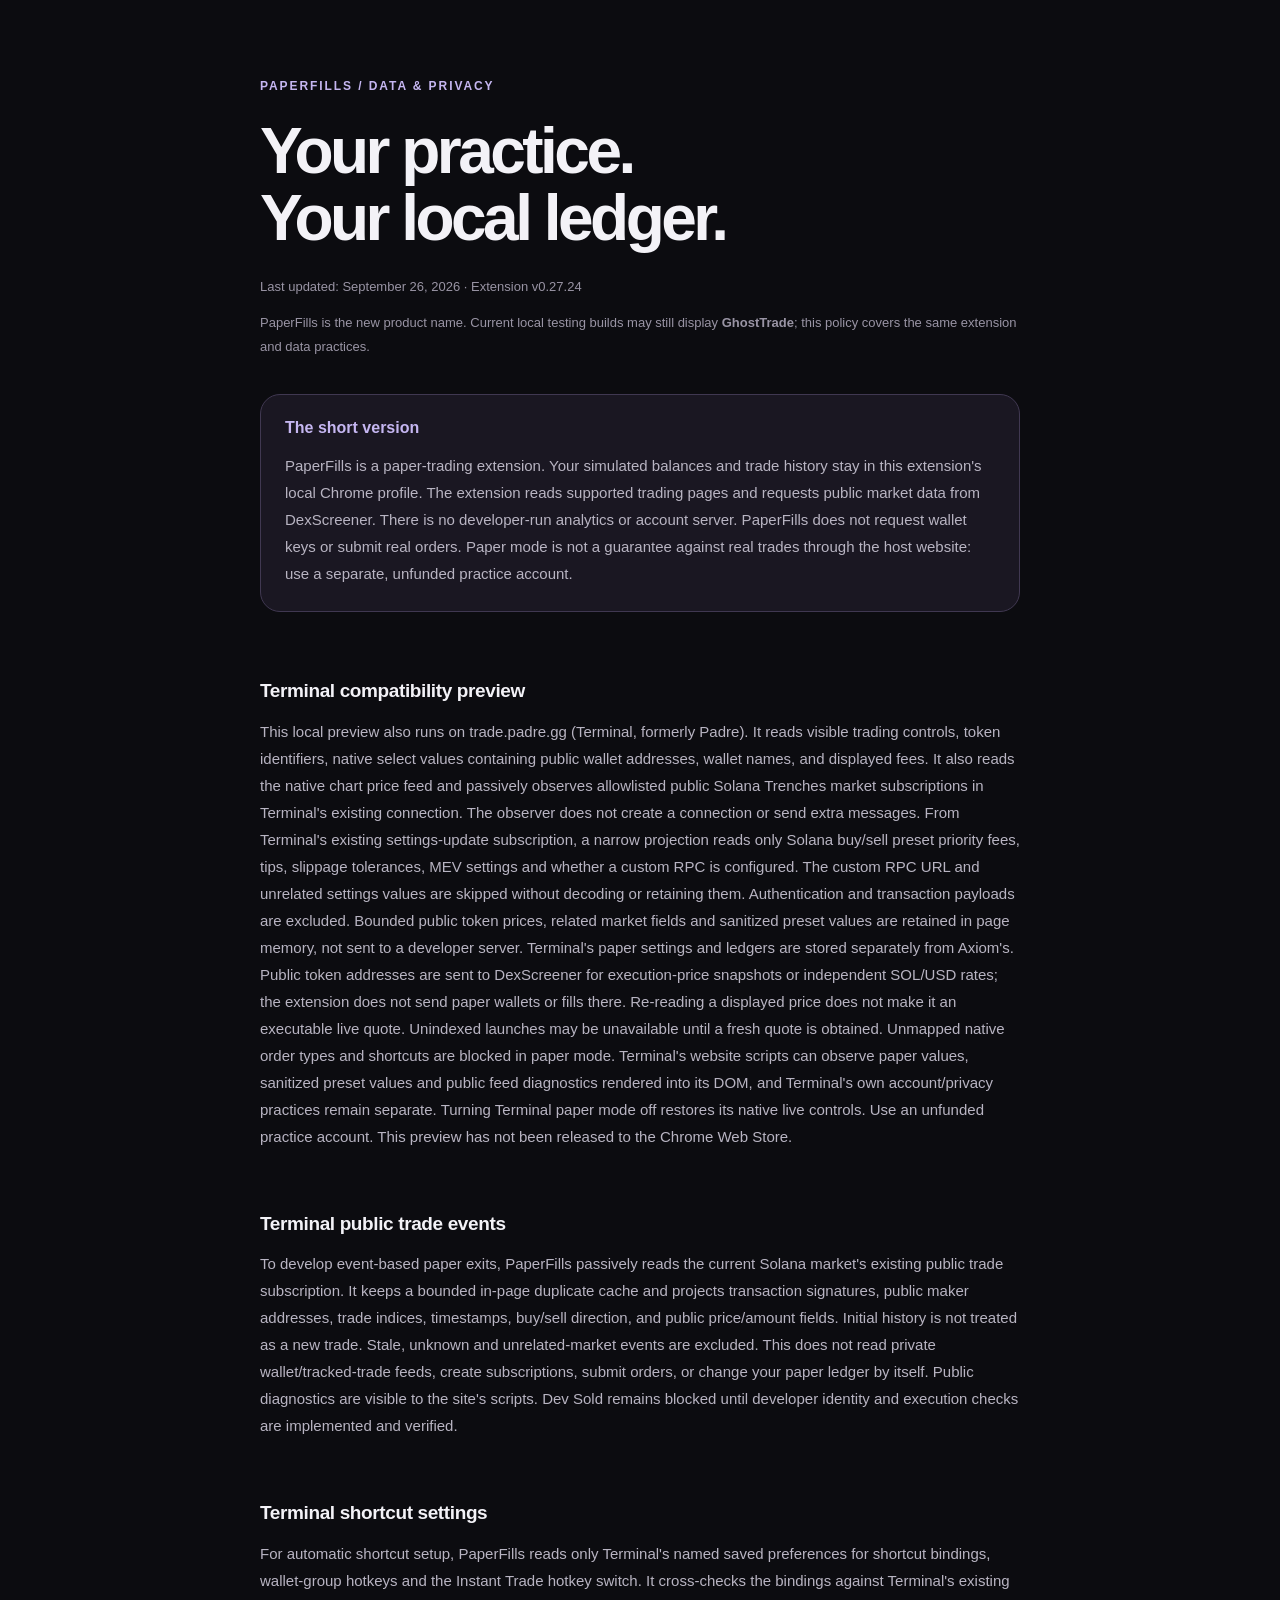
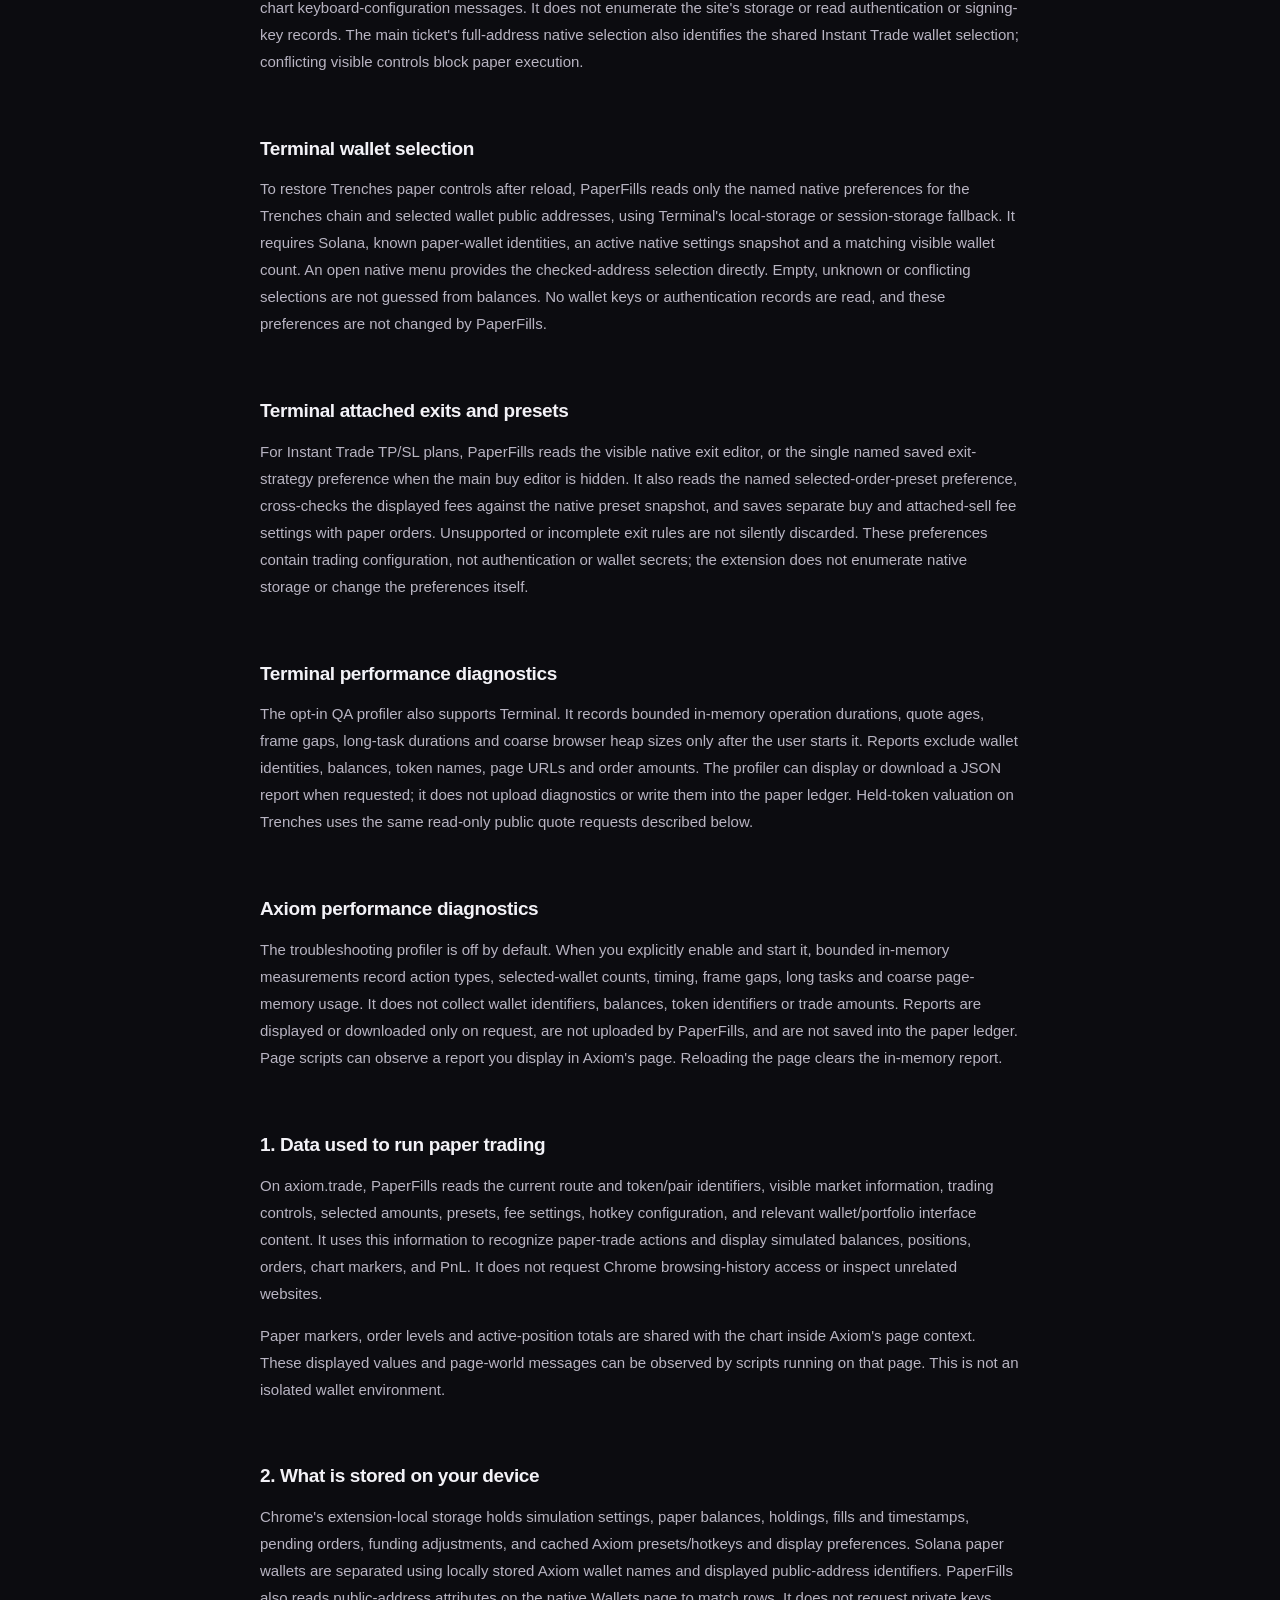
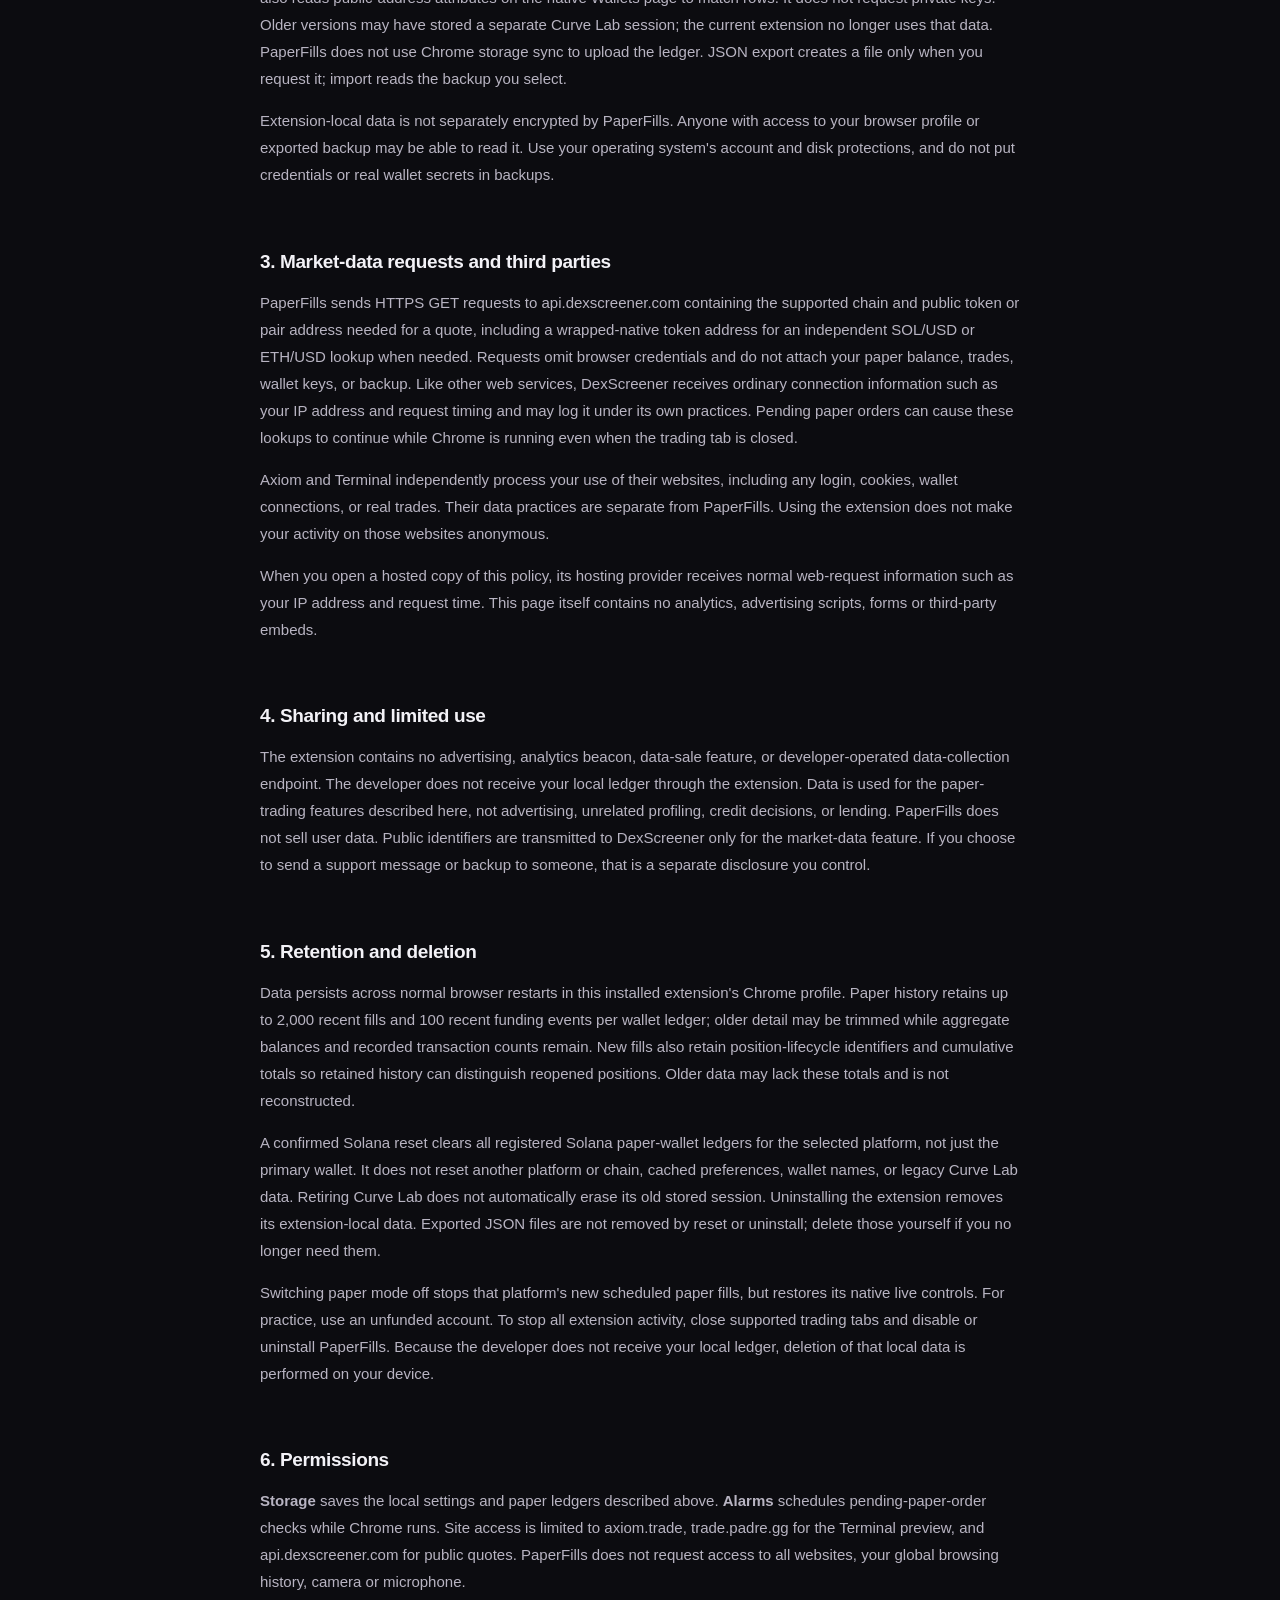
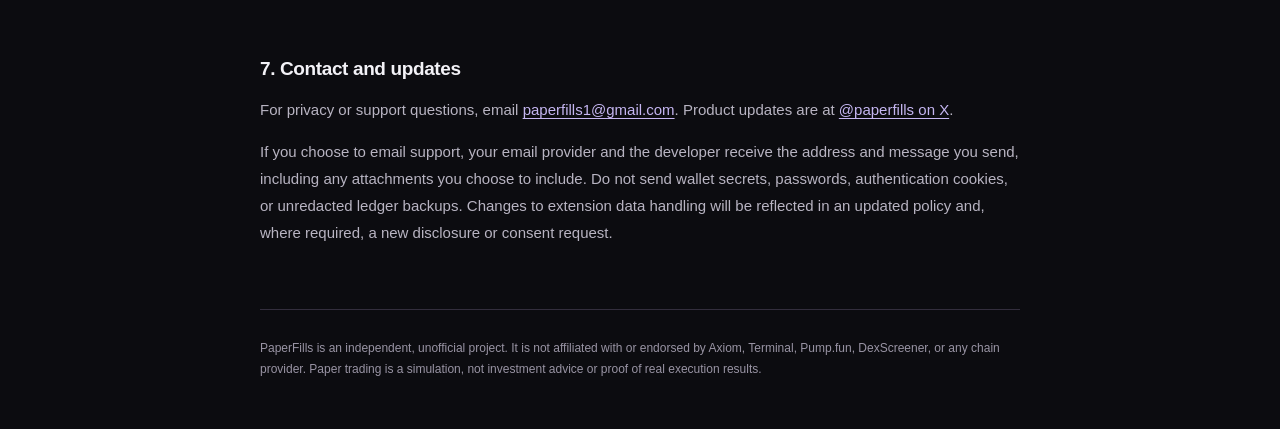
==== privacy/index.html @ 28e0e1cb "Publish PaperFills site and privacy policy" ====
<!doctype html>
<html lang="en">
<head>
  <meta charset="utf-8">
  <meta name="viewport" content="width=device-width,initial-scale=1">
  <title>PaperFills — Privacy &amp; data use</title>
  <link rel="stylesheet" href="privacy.css">
</head>
<body>
  <main>
    <header><span class="eyebrow">PAPERFILLS / DATA &amp; PRIVACY</span><h1>Your practice.<br>Your local ledger.</h1><p>Last updated: September 26, 2026 · Extension v0.27.24</p><p>PaperFills is the new product name. Current local testing builds may still display <strong>GhostTrade</strong>; this policy covers the same extension and data practices.</p></header>
    <aside><strong>The short version</strong><p>PaperFills is a paper-trading extension. Your simulated balances and trade history stay in this extension's local Chrome profile. The extension reads supported trading pages and requests public market data from DexScreener. There is no developer-run analytics or account server. PaperFills does not request wallet keys or submit real orders. Paper mode is not a guarantee against real trades through the host website: use a separate, unfunded practice account.</p></aside>
    <section><h2>Terminal compatibility preview</h2><p>This local preview also runs on trade.padre.gg (Terminal, formerly Padre). It reads visible trading controls, token identifiers, native select values containing public wallet addresses, wallet names, and displayed fees. It also reads the native chart price feed and passively observes allowlisted public Solana Trenches market subscriptions in Terminal's existing connection. The observer does not create a connection or send extra messages. From Terminal's existing settings-update subscription, a narrow projection reads only Solana buy/sell preset priority fees, tips, slippage tolerances, MEV settings and whether a custom RPC is configured. The custom RPC URL and unrelated settings values are skipped without decoding or retaining them. Authentication and transaction payloads are excluded. Bounded public token prices, related market fields and sanitized preset values are retained in page memory, not sent to a developer server. Terminal's paper settings and ledgers are stored separately from Axiom's. Public token addresses are sent to DexScreener for execution-price snapshots or independent SOL/USD rates; the extension does not send paper wallets or fills there. Re-reading a displayed price does not make it an executable live quote. Unindexed launches may be unavailable until a fresh quote is obtained. Unmapped native order types and shortcuts are blocked in paper mode. Terminal's website scripts can observe paper values, sanitized preset values and public feed diagnostics rendered into its DOM, and Terminal's own account/privacy practices remain separate. Turning Terminal paper mode off restores its native live controls. Use an unfunded practice account. This preview has not been released to the Chrome Web Store.</p></section>
    <section><h2>Terminal public trade events</h2><p>To develop event-based paper exits, PaperFills passively reads the current Solana market's existing public trade subscription. It keeps a bounded in-page duplicate cache and projects transaction signatures, public maker addresses, trade indices, timestamps, buy/sell direction, and public price/amount fields. Initial history is not treated as a new trade. Stale, unknown and unrelated-market events are excluded. This does not read private wallet/tracked-trade feeds, create subscriptions, submit orders, or change your paper ledger by itself. Public diagnostics are visible to the site's scripts. Dev Sold remains blocked until developer identity and execution checks are implemented and verified.</p></section>
    <section><h2>Terminal shortcut settings</h2><p>For automatic shortcut setup, PaperFills reads only Terminal's named saved preferences for shortcut bindings, wallet-group hotkeys and the Instant Trade hotkey switch. It cross-checks the bindings against Terminal's existing chart keyboard-configuration messages. It does not enumerate the site's storage or read authentication or signing-key records. The main ticket's full-address native selection also identifies the shared Instant Trade wallet selection; conflicting visible controls block paper execution.</p></section>
    <section><h2>Terminal wallet selection</h2><p>To restore Trenches paper controls after reload, PaperFills reads only the named native preferences for the Trenches chain and selected wallet public addresses, using Terminal's local-storage or session-storage fallback. It requires Solana, known paper-wallet identities, an active native settings snapshot and a matching visible wallet count. An open native menu provides the checked-address selection directly. Empty, unknown or conflicting selections are not guessed from balances. No wallet keys or authentication records are read, and these preferences are not changed by PaperFills.</p></section>
    <section><h2>Terminal attached exits and presets</h2><p>For Instant Trade TP/SL plans, PaperFills reads the visible native exit editor, or the single named saved exit-strategy preference when the main buy editor is hidden. It also reads the named selected-order-preset preference, cross-checks the displayed fees against the native preset snapshot, and saves separate buy and attached-sell fee settings with paper orders. Unsupported or incomplete exit rules are not silently discarded. These preferences contain trading configuration, not authentication or wallet secrets; the extension does not enumerate native storage or change the preferences itself.</p></section>
    <section><h2>Terminal performance diagnostics</h2><p>The opt-in QA profiler also supports Terminal. It records bounded in-memory operation durations, quote ages, frame gaps, long-task durations and coarse browser heap sizes only after the user starts it. Reports exclude wallet identities, balances, token names, page URLs and order amounts. The profiler can display or download a JSON report when requested; it does not upload diagnostics or write them into the paper ledger. Held-token valuation on Trenches uses the same read-only public quote requests described below.</p></section>
    <section><h2>Axiom performance diagnostics</h2><p>The troubleshooting profiler is off by default. When you explicitly enable and start it, bounded in-memory measurements record action types, selected-wallet counts, timing, frame gaps, long tasks and coarse page-memory usage. It does not collect wallet identifiers, balances, token identifiers or trade amounts. Reports are displayed or downloaded only on request, are not uploaded by PaperFills, and are not saved into the paper ledger. Page scripts can observe a report you display in Axiom's page. Reloading the page clears the in-memory report.</p></section>
    <section><h2>1. Data used to run paper trading</h2><p>On axiom.trade, PaperFills reads the current route and token/pair identifiers, visible market information, trading controls, selected amounts, presets, fee settings, hotkey configuration, and relevant wallet/portfolio interface content. It uses this information to recognize paper-trade actions and display simulated balances, positions, orders, chart markers, and PnL. It does not request Chrome browsing-history access or inspect unrelated websites.</p><p>Paper markers, order levels and active-position totals are shared with the chart inside Axiom's page context. These displayed values and page-world messages can be observed by scripts running on that page. This is not an isolated wallet environment.</p></section>
    <section><h2>2. What is stored on your device</h2><p>Chrome's extension-local storage holds simulation settings, paper balances, holdings, fills and timestamps, pending orders, funding adjustments, and cached Axiom presets/hotkeys and display preferences. Solana paper wallets are separated using locally stored Axiom wallet names and displayed public-address identifiers. PaperFills also reads public-address attributes on the native Wallets page to match rows. It does not request private keys. Older versions may have stored a separate Curve Lab session; the current extension no longer uses that data. PaperFills does not use Chrome storage sync to upload the ledger. JSON export creates a file only when you request it; import reads the backup you select.</p><p>Extension-local data is not separately encrypted by PaperFills. Anyone with access to your browser profile or exported backup may be able to read it. Use your operating system's account and disk protections, and do not put credentials or real wallet secrets in backups.</p></section>
    <section><h2>3. Market-data requests and third parties</h2><p>PaperFills sends HTTPS GET requests to api.dexscreener.com containing the supported chain and public token or pair address needed for a quote, including a wrapped-native token address for an independent SOL/USD or ETH/USD lookup when needed. Requests omit browser credentials and do not attach your paper balance, trades, wallet keys, or backup. Like other web services, DexScreener receives ordinary connection information such as your IP address and request timing and may log it under its own practices. Pending paper orders can cause these lookups to continue while Chrome is running even when the trading tab is closed.</p><p>Axiom and Terminal independently process your use of their websites, including any login, cookies, wallet connections, or real trades. Their data practices are separate from PaperFills. Using the extension does not make your activity on those websites anonymous.</p><p>When you open a hosted copy of this policy, its hosting provider receives normal web-request information such as your IP address and request time. This page itself contains no analytics, advertising scripts, forms or third-party embeds.</p></section>
    <section><h2>4. Sharing and limited use</h2><p>The extension contains no advertising, analytics beacon, data-sale feature, or developer-operated data-collection endpoint. The developer does not receive your local ledger through the extension. Data is used for the paper-trading features described here, not advertising, unrelated profiling, credit decisions, or lending. PaperFills does not sell user data. Public identifiers are transmitted to DexScreener only for the market-data feature. If you choose to send a support message or backup to someone, that is a separate disclosure you control.</p></section>
    <section><h2>5. Retention and deletion</h2><p>Data persists across normal browser restarts in this installed extension's Chrome profile. Paper history retains up to 2,000 recent fills and 100 recent funding events per wallet ledger; older detail may be trimmed while aggregate balances and recorded transaction counts remain. New fills also retain position-lifecycle identifiers and cumulative totals so retained history can distinguish reopened positions. Older data may lack these totals and is not reconstructed.</p><p>A confirmed Solana reset clears all registered Solana paper-wallet ledgers for the selected platform, not just the primary wallet. It does not reset another platform or chain, cached preferences, wallet names, or legacy Curve Lab data. Retiring Curve Lab does not automatically erase its old stored session. Uninstalling the extension removes its extension-local data. Exported JSON files are not removed by reset or uninstall; delete those yourself if you no longer need them.</p><p>Switching paper mode off stops that platform's new scheduled paper fills, but restores its native live controls. For practice, use an unfunded account. To stop all extension activity, close supported trading tabs and disable or uninstall PaperFills. Because the developer does not receive your local ledger, deletion of that local data is performed on your device.</p></section>
    <section><h2>6. Permissions</h2><p><strong>Storage</strong> saves the local settings and paper ledgers described above. <strong>Alarms</strong> schedules pending-paper-order checks while Chrome runs. Site access is limited to axiom.trade, trade.padre.gg for the Terminal preview, and api.dexscreener.com for public quotes. PaperFills does not request access to all websites, your global browsing history, camera or microphone.</p></section>
    <section id="contact"><h2>7. Contact and updates</h2><p data-publisher-contact>For privacy or support questions, email <a href="mailto:paperfills1@gmail.com">paperfills1@gmail.com</a>. Product updates are at <a href="https://x.com/paperfills" rel="noopener noreferrer">@paperfills on X</a>.</p><p>If you choose to email support, your email provider and the developer receive the address and message you send, including any attachments you choose to include. Do not send wallet secrets, passwords, authentication cookies, or unredacted ledger backups. Changes to extension data handling will be reflected in an updated policy and, where required, a new disclosure or consent request.</p></section>
    <footer>PaperFills is an independent, unofficial project. It is not affiliated with or endorsed by Axiom, Terminal, Pump.fun, DexScreener, or any chain provider. Paper trading is a simulation, not investment advice or proof of real execution results.</footer>
  </main>
</body>
</html>
---- privacy/privacy.css ----
:root { color-scheme: dark; font-family: -apple-system, BlinkMacSystemFont, "Segoe UI", sans-serif; background: #0c1211; color: #e5eee9; }
* { box-sizing: border-box; }
body { margin: 0; }
a { color: #bca9ff; text-underline-offset: 3px; }
main { width: min(100% - 48px, 760px); margin: 0 auto; padding: 76px 0 48px; }
.eyebrow { color: #79e7b7; font-size: 12px; letter-spacing: .16em; font-weight: 700; }
h1 { font-size: clamp(36px, 7vw, 64px); letter-spacing: -.055em; line-height: 1.04; margin: 24px 0; }
header > p { color: #8d9f95; font-size: 13px; }
aside { margin: 36px 0; padding: 24px; border: 1px solid #294338; border-radius: 12px; background: #13231c; }
aside strong { color: #95f4c5; }
aside p { margin-bottom: 0; }
section { padding: 16px 0; }
h2 { font-size: 19px; font-weight: 600; letter-spacing: -.02em; }
p { font-size: 15px; line-height: 1.8; color: #b3c1b9; }
footer { border-top: 1px solid #26362e; padding-top: 28px; margin-top: 32px; color: #8d9f95; font-size: 12px; line-height: 1.8; }

/* Match the PaperFills public site while preserving the policy layout. */
:root { background: #0c0c10; color: #f3f2f7; font-family: "Helvetica Neue", Helvetica, Arial, sans-serif; }
.eyebrow, aside strong, a { color: #c5b6f1; }
aside { background: #1a1722; border-color: #403851; border-radius: 20px; }
p { color: #b8b4c2; }
header > p, footer { color: #9994a4; }
footer { border-color: #332e3d; }
a:focus-visible { outline: 2px solid #c5b6f1; outline-offset: 4px; }
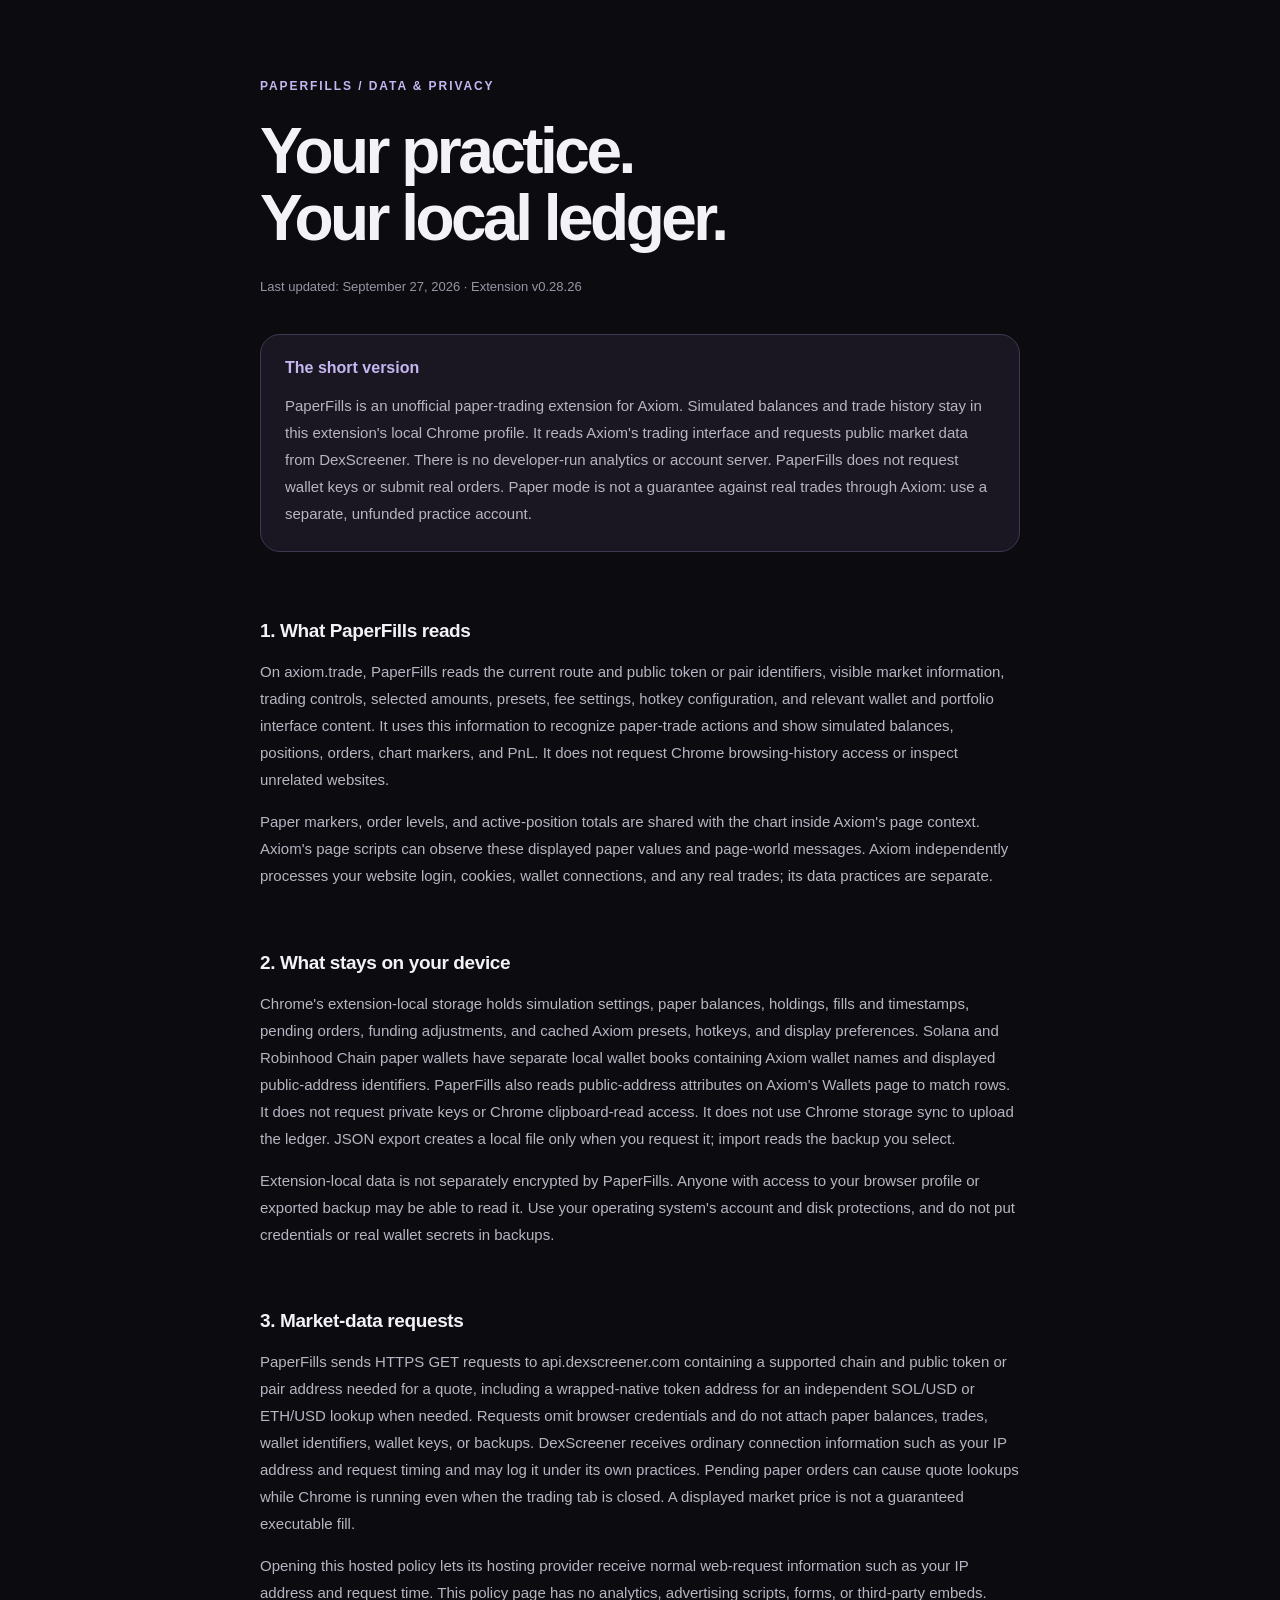
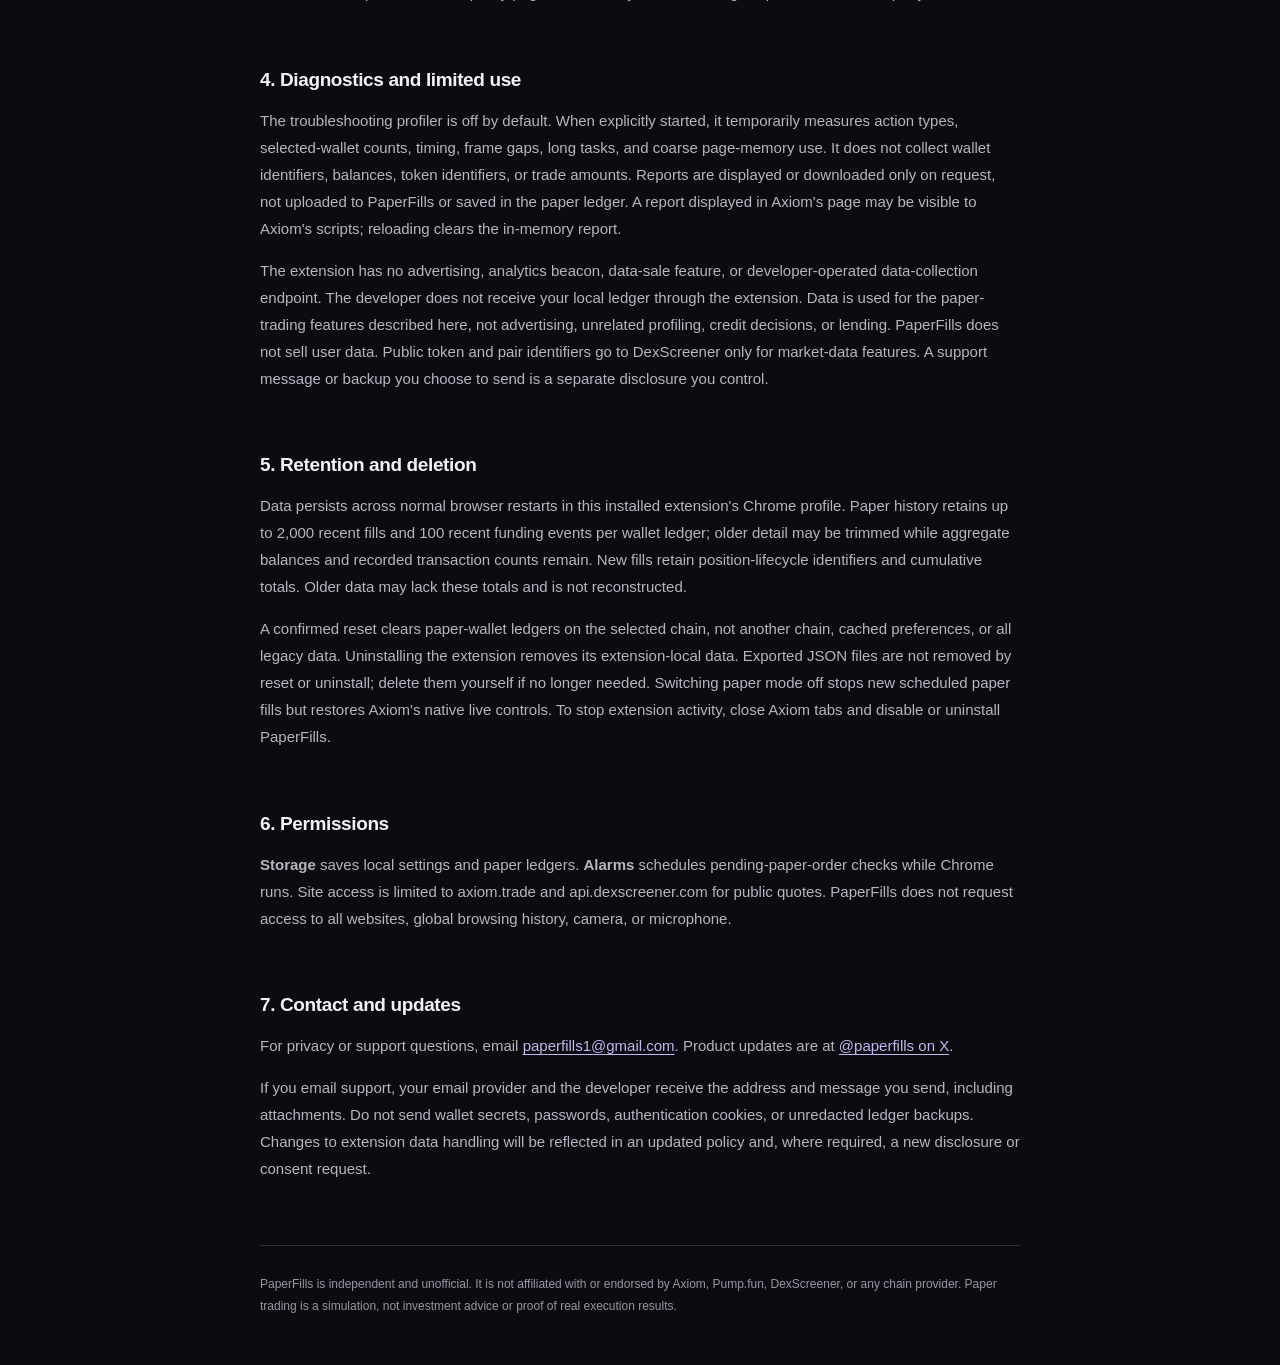
==== commit 30b014b2: "Align privacy policy with Axiom-only PaperFills release" ====
--- a/privacy/index.html
+++ b/privacy/index.html
@@ -8,23 +8,16 @@
 </head>
 <body>
   <main>
-    <header><span class="eyebrow">PAPERFILLS / DATA &amp; PRIVACY</span><h1>Your practice.<br>Your local ledger.</h1><p>Last updated: September 26, 2026 · Extension v0.27.24</p><p>PaperFills is the new product name. Current local testing builds may still display <strong>GhostTrade</strong>; this policy covers the same extension and data practices.</p></header>
-    <aside><strong>The short version</strong><p>PaperFills is a paper-trading extension. Your simulated balances and trade history stay in this extension's local Chrome profile. The extension reads supported trading pages and requests public market data from DexScreener. There is no developer-run analytics or account server. PaperFills does not request wallet keys or submit real orders. Paper mode is not a guarantee against real trades through the host website: use a separate, unfunded practice account.</p></aside>
-    <section><h2>Terminal compatibility preview</h2><p>This local preview also runs on trade.padre.gg (Terminal, formerly Padre). It reads visible trading controls, token identifiers, native select values containing public wallet addresses, wallet names, and displayed fees. It also reads the native chart price feed and passively observes allowlisted public Solana Trenches market subscriptions in Terminal's existing connection. The observer does not create a connection or send extra messages. From Terminal's existing settings-update subscription, a narrow projection reads only Solana buy/sell preset priority fees, tips, slippage tolerances, MEV settings and whether a custom RPC is configured. The custom RPC URL and unrelated settings values are skipped without decoding or retaining them. Authentication and transaction payloads are excluded. Bounded public token prices, related market fields and sanitized preset values are retained in page memory, not sent to a developer server. Terminal's paper settings and ledgers are stored separately from Axiom's. Public token addresses are sent to DexScreener for execution-price snapshots or independent SOL/USD rates; the extension does not send paper wallets or fills there. Re-reading a displayed price does not make it an executable live quote. Unindexed launches may be unavailable until a fresh quote is obtained. Unmapped native order types and shortcuts are blocked in paper mode. Terminal's website scripts can observe paper values, sanitized preset values and public feed diagnostics rendered into its DOM, and Terminal's own account/privacy practices remain separate. Turning Terminal paper mode off restores its native live controls. Use an unfunded practice account. This preview has not been released to the Chrome Web Store.</p></section>
-    <section><h2>Terminal public trade events</h2><p>To develop event-based paper exits, PaperFills passively reads the current Solana market's existing public trade subscription. It keeps a bounded in-page duplicate cache and projects transaction signatures, public maker addresses, trade indices, timestamps, buy/sell direction, and public price/amount fields. Initial history is not treated as a new trade. Stale, unknown and unrelated-market events are excluded. This does not read private wallet/tracked-trade feeds, create subscriptions, submit orders, or change your paper ledger by itself. Public diagnostics are visible to the site's scripts. Dev Sold remains blocked until developer identity and execution checks are implemented and verified.</p></section>
-    <section><h2>Terminal shortcut settings</h2><p>For automatic shortcut setup, PaperFills reads only Terminal's named saved preferences for shortcut bindings, wallet-group hotkeys and the Instant Trade hotkey switch. It cross-checks the bindings against Terminal's existing chart keyboard-configuration messages. It does not enumerate the site's storage or read authentication or signing-key records. The main ticket's full-address native selection also identifies the shared Instant Trade wallet selection; conflicting visible controls block paper execution.</p></section>
-    <section><h2>Terminal wallet selection</h2><p>To restore Trenches paper controls after reload, PaperFills reads only the named native preferences for the Trenches chain and selected wallet public addresses, using Terminal's local-storage or session-storage fallback. It requires Solana, known paper-wallet identities, an active native settings snapshot and a matching visible wallet count. An open native menu provides the checked-address selection directly. Empty, unknown or conflicting selections are not guessed from balances. No wallet keys or authentication records are read, and these preferences are not changed by PaperFills.</p></section>
-    <section><h2>Terminal attached exits and presets</h2><p>For Instant Trade TP/SL plans, PaperFills reads the visible native exit editor, or the single named saved exit-strategy preference when the main buy editor is hidden. It also reads the named selected-order-preset preference, cross-checks the displayed fees against the native preset snapshot, and saves separate buy and attached-sell fee settings with paper orders. Unsupported or incomplete exit rules are not silently discarded. These preferences contain trading configuration, not authentication or wallet secrets; the extension does not enumerate native storage or change the preferences itself.</p></section>
-    <section><h2>Terminal performance diagnostics</h2><p>The opt-in QA profiler also supports Terminal. It records bounded in-memory operation durations, quote ages, frame gaps, long-task durations and coarse browser heap sizes only after the user starts it. Reports exclude wallet identities, balances, token names, page URLs and order amounts. The profiler can display or download a JSON report when requested; it does not upload diagnostics or write them into the paper ledger. Held-token valuation on Trenches uses the same read-only public quote requests described below.</p></section>
-    <section><h2>Axiom performance diagnostics</h2><p>The troubleshooting profiler is off by default. When you explicitly enable and start it, bounded in-memory measurements record action types, selected-wallet counts, timing, frame gaps, long tasks and coarse page-memory usage. It does not collect wallet identifiers, balances, token identifiers or trade amounts. Reports are displayed or downloaded only on request, are not uploaded by PaperFills, and are not saved into the paper ledger. Page scripts can observe a report you display in Axiom's page. Reloading the page clears the in-memory report.</p></section>
-    <section><h2>1. Data used to run paper trading</h2><p>On axiom.trade, PaperFills reads the current route and token/pair identifiers, visible market information, trading controls, selected amounts, presets, fee settings, hotkey configuration, and relevant wallet/portfolio interface content. It uses this information to recognize paper-trade actions and display simulated balances, positions, orders, chart markers, and PnL. It does not request Chrome browsing-history access or inspect unrelated websites.</p><p>Paper markers, order levels and active-position totals are shared with the chart inside Axiom's page context. These displayed values and page-world messages can be observed by scripts running on that page. This is not an isolated wallet environment.</p></section>
-    <section><h2>2. What is stored on your device</h2><p>Chrome's extension-local storage holds simulation settings, paper balances, holdings, fills and timestamps, pending orders, funding adjustments, and cached Axiom presets/hotkeys and display preferences. Solana paper wallets are separated using locally stored Axiom wallet names and displayed public-address identifiers. PaperFills also reads public-address attributes on the native Wallets page to match rows. It does not request private keys. Older versions may have stored a separate Curve Lab session; the current extension no longer uses that data. PaperFills does not use Chrome storage sync to upload the ledger. JSON export creates a file only when you request it; import reads the backup you select.</p><p>Extension-local data is not separately encrypted by PaperFills. Anyone with access to your browser profile or exported backup may be able to read it. Use your operating system's account and disk protections, and do not put credentials or real wallet secrets in backups.</p></section>
-    <section><h2>3. Market-data requests and third parties</h2><p>PaperFills sends HTTPS GET requests to api.dexscreener.com containing the supported chain and public token or pair address needed for a quote, including a wrapped-native token address for an independent SOL/USD or ETH/USD lookup when needed. Requests omit browser credentials and do not attach your paper balance, trades, wallet keys, or backup. Like other web services, DexScreener receives ordinary connection information such as your IP address and request timing and may log it under its own practices. Pending paper orders can cause these lookups to continue while Chrome is running even when the trading tab is closed.</p><p>Axiom and Terminal independently process your use of their websites, including any login, cookies, wallet connections, or real trades. Their data practices are separate from PaperFills. Using the extension does not make your activity on those websites anonymous.</p><p>When you open a hosted copy of this policy, its hosting provider receives normal web-request information such as your IP address and request time. This page itself contains no analytics, advertising scripts, forms or third-party embeds.</p></section>
-    <section><h2>4. Sharing and limited use</h2><p>The extension contains no advertising, analytics beacon, data-sale feature, or developer-operated data-collection endpoint. The developer does not receive your local ledger through the extension. Data is used for the paper-trading features described here, not advertising, unrelated profiling, credit decisions, or lending. PaperFills does not sell user data. Public identifiers are transmitted to DexScreener only for the market-data feature. If you choose to send a support message or backup to someone, that is a separate disclosure you control.</p></section>
-    <section><h2>5. Retention and deletion</h2><p>Data persists across normal browser restarts in this installed extension's Chrome profile. Paper history retains up to 2,000 recent fills and 100 recent funding events per wallet ledger; older detail may be trimmed while aggregate balances and recorded transaction counts remain. New fills also retain position-lifecycle identifiers and cumulative totals so retained history can distinguish reopened positions. Older data may lack these totals and is not reconstructed.</p><p>A confirmed Solana reset clears all registered Solana paper-wallet ledgers for the selected platform, not just the primary wallet. It does not reset another platform or chain, cached preferences, wallet names, or legacy Curve Lab data. Retiring Curve Lab does not automatically erase its old stored session. Uninstalling the extension removes its extension-local data. Exported JSON files are not removed by reset or uninstall; delete those yourself if you no longer need them.</p><p>Switching paper mode off stops that platform's new scheduled paper fills, but restores its native live controls. For practice, use an unfunded account. To stop all extension activity, close supported trading tabs and disable or uninstall PaperFills. Because the developer does not receive your local ledger, deletion of that local data is performed on your device.</p></section>
-    <section><h2>6. Permissions</h2><p><strong>Storage</strong> saves the local settings and paper ledgers described above. <strong>Alarms</strong> schedules pending-paper-order checks while Chrome runs. Site access is limited to axiom.trade, trade.padre.gg for the Terminal preview, and api.dexscreener.com for public quotes. PaperFills does not request access to all websites, your global browsing history, camera or microphone.</p></section>
-    <section id="contact"><h2>7. Contact and updates</h2><p data-publisher-contact>For privacy or support questions, email <a href="mailto:paperfills1@gmail.com">paperfills1@gmail.com</a>. Product updates are at <a href="https://x.com/paperfills" rel="noopener noreferrer">@paperfills on X</a>.</p><p>If you choose to email support, your email provider and the developer receive the address and message you send, including any attachments you choose to include. Do not send wallet secrets, passwords, authentication cookies, or unredacted ledger backups. Changes to extension data handling will be reflected in an updated policy and, where required, a new disclosure or consent request.</p></section>
-    <footer>PaperFills is an independent, unofficial project. It is not affiliated with or endorsed by Axiom, Terminal, Pump.fun, DexScreener, or any chain provider. Paper trading is a simulation, not investment advice or proof of real execution results.</footer>
+    <header><span class="eyebrow">PAPERFILLS / DATA &amp; PRIVACY</span><h1>Your practice.<br>Your local ledger.</h1><p>Last updated: September 27, 2026 · Extension v0.28.26</p></header>
+    <aside><strong>The short version</strong><p>PaperFills is an unofficial paper-trading extension for Axiom. Simulated balances and trade history stay in this extension's local Chrome profile. It reads Axiom's trading interface and requests public market data from DexScreener. There is no developer-run analytics or account server. PaperFills does not request wallet keys or submit real orders. Paper mode is not a guarantee against real trades through Axiom: use a separate, unfunded practice account.</p></aside>
+    <section><h2>1. What PaperFills reads</h2><p>On axiom.trade, PaperFills reads the current route and public token or pair identifiers, visible market information, trading controls, selected amounts, presets, fee settings, hotkey configuration, and relevant wallet and portfolio interface content. It uses this information to recognize paper-trade actions and show simulated balances, positions, orders, chart markers, and PnL. It does not request Chrome browsing-history access or inspect unrelated websites.</p><p>Paper markers, order levels, and active-position totals are shared with the chart inside Axiom's page context. Axiom's page scripts can observe these displayed paper values and page-world messages. Axiom independently processes your website login, cookies, wallet connections, and any real trades; its data practices are separate.</p></section>
+    <section><h2>2. What stays on your device</h2><p>Chrome's extension-local storage holds simulation settings, paper balances, holdings, fills and timestamps, pending orders, funding adjustments, and cached Axiom presets, hotkeys, and display preferences. Solana and Robinhood Chain paper wallets have separate local wallet books containing Axiom wallet names and displayed public-address identifiers. PaperFills also reads public-address attributes on Axiom's Wallets page to match rows. It does not request private keys or Chrome clipboard-read access. It does not use Chrome storage sync to upload the ledger. JSON export creates a local file only when you request it; import reads the backup you select.</p><p>Extension-local data is not separately encrypted by PaperFills. Anyone with access to your browser profile or exported backup may be able to read it. Use your operating system's account and disk protections, and do not put credentials or real wallet secrets in backups.</p></section>
+    <section><h2>3. Market-data requests</h2><p>PaperFills sends HTTPS GET requests to api.dexscreener.com containing a supported chain and public token or pair address needed for a quote, including a wrapped-native token address for an independent SOL/USD or ETH/USD lookup when needed. Requests omit browser credentials and do not attach paper balances, trades, wallet identifiers, wallet keys, or backups. DexScreener receives ordinary connection information such as your IP address and request timing and may log it under its own practices. Pending paper orders can cause quote lookups while Chrome is running even when the trading tab is closed. A displayed market price is not a guaranteed executable fill.</p><p>Opening this hosted policy lets its hosting provider receive normal web-request information such as your IP address and request time. This policy page has no analytics, advertising scripts, forms, or third-party embeds.</p></section>
+    <section><h2>4. Diagnostics and limited use</h2><p>The troubleshooting profiler is off by default. When explicitly started, it temporarily measures action types, selected-wallet counts, timing, frame gaps, long tasks, and coarse page-memory use. It does not collect wallet identifiers, balances, token identifiers, or trade amounts. Reports are displayed or downloaded only on request, not uploaded to PaperFills or saved in the paper ledger. A report displayed in Axiom's page may be visible to Axiom's scripts; reloading clears the in-memory report.</p><p>The extension has no advertising, analytics beacon, data-sale feature, or developer-operated data-collection endpoint. The developer does not receive your local ledger through the extension. Data is used for the paper-trading features described here, not advertising, unrelated profiling, credit decisions, or lending. PaperFills does not sell user data. Public token and pair identifiers go to DexScreener only for market-data features. A support message or backup you choose to send is a separate disclosure you control.</p></section>
+    <section><h2>5. Retention and deletion</h2><p>Data persists across normal browser restarts in this installed extension's Chrome profile. Paper history retains up to 2,000 recent fills and 100 recent funding events per wallet ledger; older detail may be trimmed while aggregate balances and recorded transaction counts remain. New fills retain position-lifecycle identifiers and cumulative totals. Older data may lack these totals and is not reconstructed.</p><p>A confirmed reset clears paper-wallet ledgers on the selected chain, not another chain, cached preferences, or all legacy data. Uninstalling the extension removes its extension-local data. Exported JSON files are not removed by reset or uninstall; delete them yourself if no longer needed. Switching paper mode off stops new scheduled paper fills but restores Axiom's native live controls. To stop extension activity, close Axiom tabs and disable or uninstall PaperFills.</p></section>
+    <section><h2>6. Permissions</h2><p><strong>Storage</strong> saves local settings and paper ledgers. <strong>Alarms</strong> schedules pending-paper-order checks while Chrome runs. Site access is limited to axiom.trade and api.dexscreener.com for public quotes. PaperFills does not request access to all websites, global browsing history, camera, or microphone.</p></section>
+    <section id="contact"><h2>7. Contact and updates</h2><p>For privacy or support questions, email <a href="mailto:paperfills1@gmail.com">paperfills1@gmail.com</a>. Product updates are at <a href="https://x.com/paperfills" rel="noopener noreferrer">@paperfills on X</a>.</p><p>If you email support, your email provider and the developer receive the address and message you send, including attachments. Do not send wallet secrets, passwords, authentication cookies, or unredacted ledger backups. Changes to extension data handling will be reflected in an updated policy and, where required, a new disclosure or consent request.</p></section>
+    <footer>PaperFills is independent and unofficial. It is not affiliated with or endorsed by Axiom, Pump.fun, DexScreener, or any chain provider. Paper trading is a simulation, not investment advice or proof of real execution results.</footer>
   </main>
 </body>
 </html>
